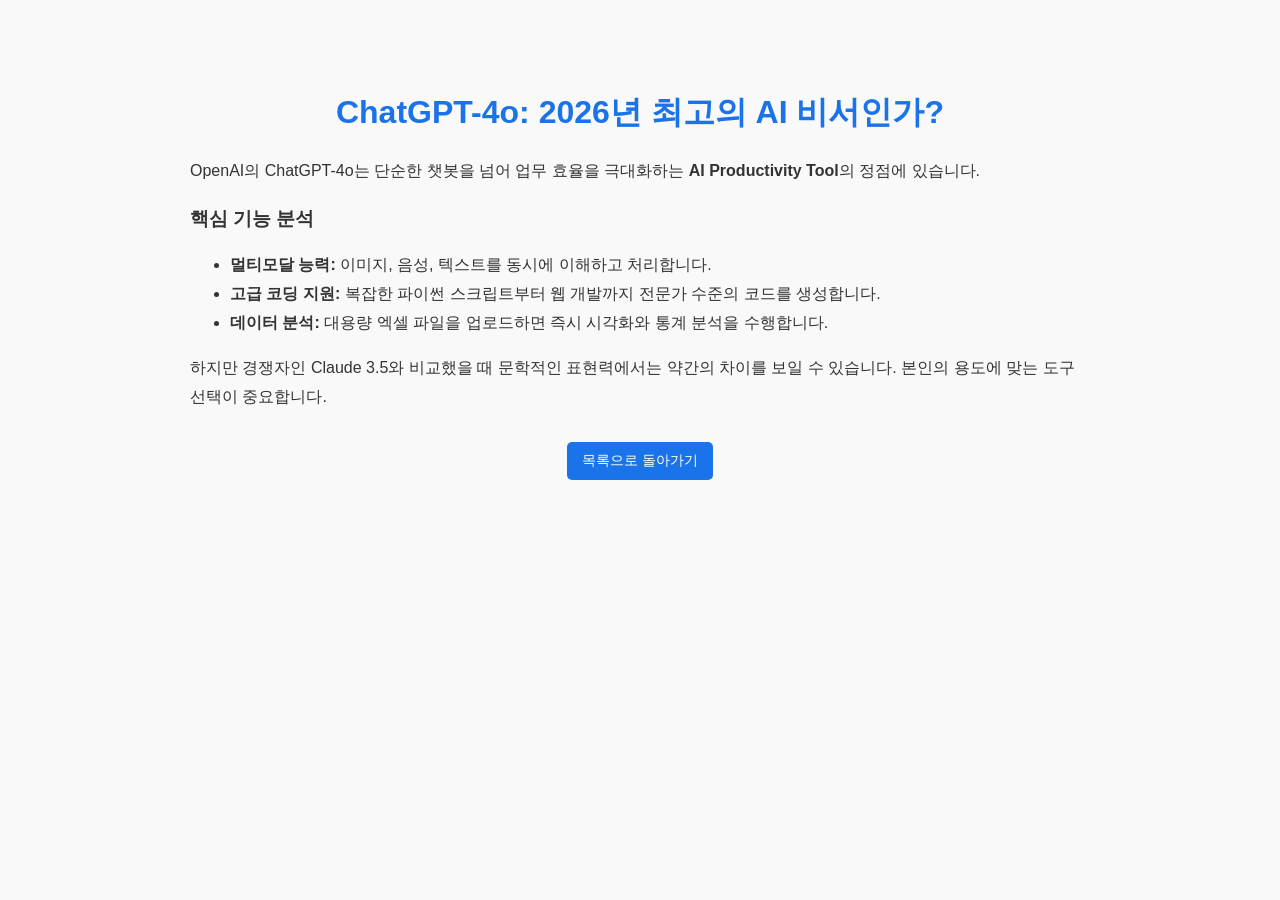
==== review-chatgpt.html @ 878e0144 "Create review-chatgpt.html" ====
<!DOCTYPE html>
<html lang="ko">
<head>
    <meta charset="UTF-8">
    <title>ChatGPT-4o 상세 리뷰 및 활용법 | Best AI Tools 2026</title>
    <link rel="stylesheet" href="style.css">
</head>
<body>
    <div class="container">
        <h1>ChatGPT-4o: 2026년 최고의 AI 비서인가?</h1>
        <article style="text-align: left; line-height: 1.8;">
            <p>OpenAI의 ChatGPT-4o는 단순한 챗봇을 넘어 업무 효율을 극대화하는 <strong>AI Productivity Tool</strong>의 정점에 있습니다.</p>
            <h3>핵심 기능 분석</h3>
            <ul>
                <li><strong>멀티모달 능력:</strong> 이미지, 음성, 텍스트를 동시에 이해하고 처리합니다.</li>
                <li><strong>고급 코딩 지원:</strong> 복잡한 파이썬 스크립트부터 웹 개발까지 전문가 수준의 코드를 생성합니다.</li>
                <li><strong>데이터 분석:</strong> 대용량 엑셀 파일을 업로드하면 즉시 시각화와 통계 분석을 수행합니다.</li>
            </ul>
            <p>하지만 경쟁자인 Claude 3.5와 비교했을 때 문학적인 표현력에서는 약간의 차이를 보일 수 있습니다. 본인의 용도에 맞는 도구 선택이 중요합니다.</p>
        </article>
        <a href="index.html" class="btn">목록으로 돌아가기</a>
    </div>
</body>
</html>
---- style.css ----
body { font-family: 'Segoe UI', sans-serif; background-color: #f9f9f9; color: #333; margin: 0; padding: 0; }
.container { max-width: 900px; margin: 50px auto; padding: 20px; text-align: center; }
h1 { color: #1a73e8; }
.grid { display: grid; grid-template-columns: repeat(auto-fit, minmax(250px, 1fr)); gap: 20px; margin-top: 40px; }
.card { background: white; padding: 25px; border-radius: 12px; box-shadow: 0 4px 6px rgba(0,0,0,0.1); text-align: left; transition: 0.3s; }
.card:hover { transform: translateY(-5px); }
.tag { background: #e8f0fe; color: #1a73e8; font-size: 12px; padding: 5px 10px; border-radius: 20px; font-weight: bold; }
h3 { margin: 15px 0 10px; }
.btn { display: inline-block; background: #1a73e8; color: white; padding: 10px 15px; border-radius: 5px; text-decoration: none; margin-top: 15px; font-size: 14px; }
.btn:hover { background: #1557b0; }
.comparison-table { margin-bottom: 50px; overflow-x: auto; }
table { width: 100%; border-collapse: collapse; background: white; border-radius: 12px; overflow: hidden; box-shadow: 0 4px 6px rgba(0,0,0,0.05); }
th, td { padding: 15px; border-bottom: 1px solid #eee; text-align: center; }
th { background-color: #1a73e8; color: white; }
tr:hover { background-color: #f8f9fa; }
.table-btn { background: #34a853; color: white; padding: 5px 10px; border-radius: 4px; text-decoration: none; font-size: 13px; }
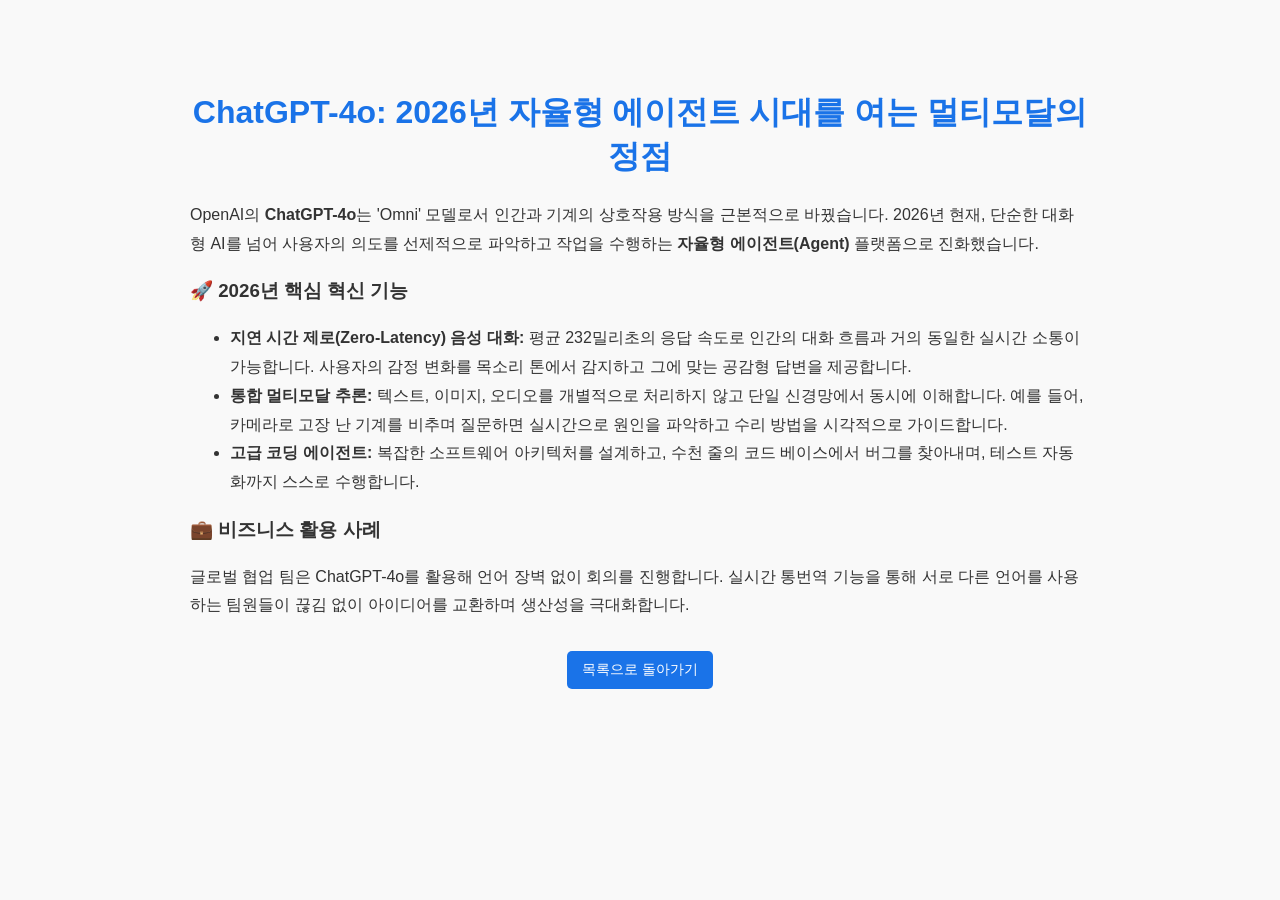
==== commit b7259208: "Update review-chatgpt.html" ====
--- a/review-chatgpt.html
+++ b/review-chatgpt.html
@@ -7,17 +7,20 @@
 </head>
 <body>
     <div class="container">
-        <h1>ChatGPT-4o: 2026년 최고의 AI 비서인가?</h1>
-        <article style="text-align: left; line-height: 1.8;">
-            <p>OpenAI의 ChatGPT-4o는 단순한 챗봇을 넘어 업무 효율을 극대화하는 <strong>AI Productivity Tool</strong>의 정점에 있습니다.</p>
-            <h3>핵심 기능 분석</h3>
-            <ul>
-                <li><strong>멀티모달 능력:</strong> 이미지, 음성, 텍스트를 동시에 이해하고 처리합니다.</li>
-                <li><strong>고급 코딩 지원:</strong> 복잡한 파이썬 스크립트부터 웹 개발까지 전문가 수준의 코드를 생성합니다.</li>
-                <li><strong>데이터 분석:</strong> 대용량 엑셀 파일을 업로드하면 즉시 시각화와 통계 분석을 수행합니다.</li>
-            </ul>
-            <p>하지만 경쟁자인 Claude 3.5와 비교했을 때 문학적인 표현력에서는 약간의 차이를 보일 수 있습니다. 본인의 용도에 맞는 도구 선택이 중요합니다.</p>
-        </article>
+<h1>ChatGPT-4o: 2026년 자율형 에이전트 시대를 여는 멀티모달의 정점</h1>
+<article style="text-align: left; line-height: 1.8;">
+    <p>OpenAI의 <strong>ChatGPT-4o</strong>는 'Omni' 모델로서 인간과 기계의 상호작용 방식을 근본적으로 바꿨습니다. 2026년 현재, 단순한 대화형 AI를 넘어 사용자의 의도를 선제적으로 파악하고 작업을 수행하는 <strong>자율형 에이전트(Agent)</strong> 플랫폼으로 진화했습니다.</p>
+    
+    <h3>🚀 2026년 핵심 혁신 기능</h3>
+    <ul>
+        <li><strong>지연 시간 제로(Zero-Latency) 음성 대화:</strong> 평균 232밀리초의 응답 속도로 인간의 대화 흐름과 거의 동일한 실시간 소통이 가능합니다. 사용자의 감정 변화를 목소리 톤에서 감지하고 그에 맞는 공감형 답변을 제공합니다.</li>
+        <li><strong>통합 멀티모달 추론:</strong> 텍스트, 이미지, 오디오를 개별적으로 처리하지 않고 단일 신경망에서 동시에 이해합니다. 예를 들어, 카메라로 고장 난 기계를 비추며 질문하면 실시간으로 원인을 파악하고 수리 방법을 시각적으로 가이드합니다.</li>
+        <li><strong>고급 코딩 에이전트:</strong> 복잡한 소프트웨어 아키텍처를 설계하고, 수천 줄의 코드 베이스에서 버그를 찾아내며, 테스트 자동화까지 스스로 수행합니다.</li>
+    </ul>
+
+    <h3>💼 비즈니스 활용 사례</h3>
+    <p>글로벌 협업 팀은 ChatGPT-4o를 활용해 언어 장벽 없이 회의를 진행합니다. 실시간 통번역 기능을 통해 서로 다른 언어를 사용하는 팀원들이 끊김 없이 아이디어를 교환하며 생산성을 극대화합니다.</p>
+</article>
         <a href="index.html" class="btn">목록으로 돌아가기</a>
     </div>
 </body>
--- a/style.css
+++ b/style.css
@@ -1,7 +1,13 @@
 body { font-family: 'Segoe UI', sans-serif; background-color: #f9f9f9; color: #333; margin: 0; padding: 0; }
 .container { max-width: 900px; margin: 50px auto; padding: 20px; text-align: center; }
 h1 { color: #1a73e8; }
-.grid { display: grid; grid-template-columns: repeat(auto-fit, minmax(250px, 1fr)); gap: 20px; margin-top: 40px; }
+.grid { 
+    display: grid; 
+    grid-template-columns: repeat(auto-fit, minmax(280px, 1fr)); /* 카드의 최소 너비를 설정 */
+    gap: 25px; 
+    margin-top: 40px; 
+    align-items: start; /* 카드 높이를 내용에 맞게 조절 */
+}
 .card { background: white; padding: 25px; border-radius: 12px; box-shadow: 0 4px 6px rgba(0,0,0,0.1); text-align: left; transition: 0.3s; }
 .card:hover { transform: translateY(-5px); }
 .tag { background: #e8f0fe; color: #1a73e8; font-size: 12px; padding: 5px 10px; border-radius: 20px; font-weight: bold; }
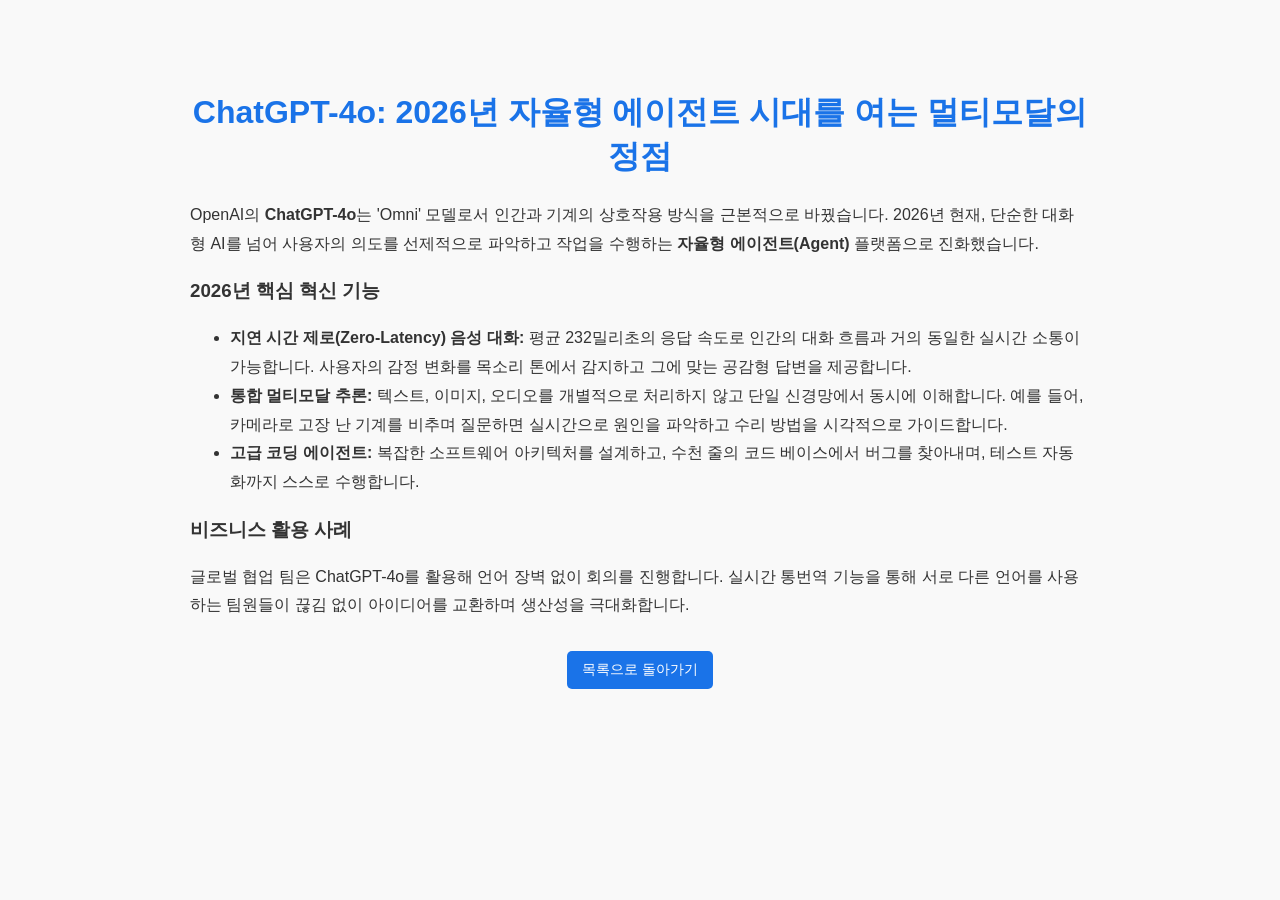
==== commit caf0bf37: "Update review-chatgpt.html" ====
--- a/review-chatgpt.html
+++ b/review-chatgpt.html
@@ -11,14 +11,14 @@
 <article style="text-align: left; line-height: 1.8;">
     <p>OpenAI의 <strong>ChatGPT-4o</strong>는 'Omni' 모델로서 인간과 기계의 상호작용 방식을 근본적으로 바꿨습니다. 2026년 현재, 단순한 대화형 AI를 넘어 사용자의 의도를 선제적으로 파악하고 작업을 수행하는 <strong>자율형 에이전트(Agent)</strong> 플랫폼으로 진화했습니다.</p>
     
-    <h3>🚀 2026년 핵심 혁신 기능</h3>
+    <h3> 2026년 핵심 혁신 기능</h3>
     <ul>
         <li><strong>지연 시간 제로(Zero-Latency) 음성 대화:</strong> 평균 232밀리초의 응답 속도로 인간의 대화 흐름과 거의 동일한 실시간 소통이 가능합니다. 사용자의 감정 변화를 목소리 톤에서 감지하고 그에 맞는 공감형 답변을 제공합니다.</li>
         <li><strong>통합 멀티모달 추론:</strong> 텍스트, 이미지, 오디오를 개별적으로 처리하지 않고 단일 신경망에서 동시에 이해합니다. 예를 들어, 카메라로 고장 난 기계를 비추며 질문하면 실시간으로 원인을 파악하고 수리 방법을 시각적으로 가이드합니다.</li>
         <li><strong>고급 코딩 에이전트:</strong> 복잡한 소프트웨어 아키텍처를 설계하고, 수천 줄의 코드 베이스에서 버그를 찾아내며, 테스트 자동화까지 스스로 수행합니다.</li>
     </ul>
 
-    <h3>💼 비즈니스 활용 사례</h3>
+    <h3> 비즈니스 활용 사례</h3>
     <p>글로벌 협업 팀은 ChatGPT-4o를 활용해 언어 장벽 없이 회의를 진행합니다. 실시간 통번역 기능을 통해 서로 다른 언어를 사용하는 팀원들이 끊김 없이 아이디어를 교환하며 생산성을 극대화합니다.</p>
 </article>
         <a href="index.html" class="btn">목록으로 돌아가기</a>
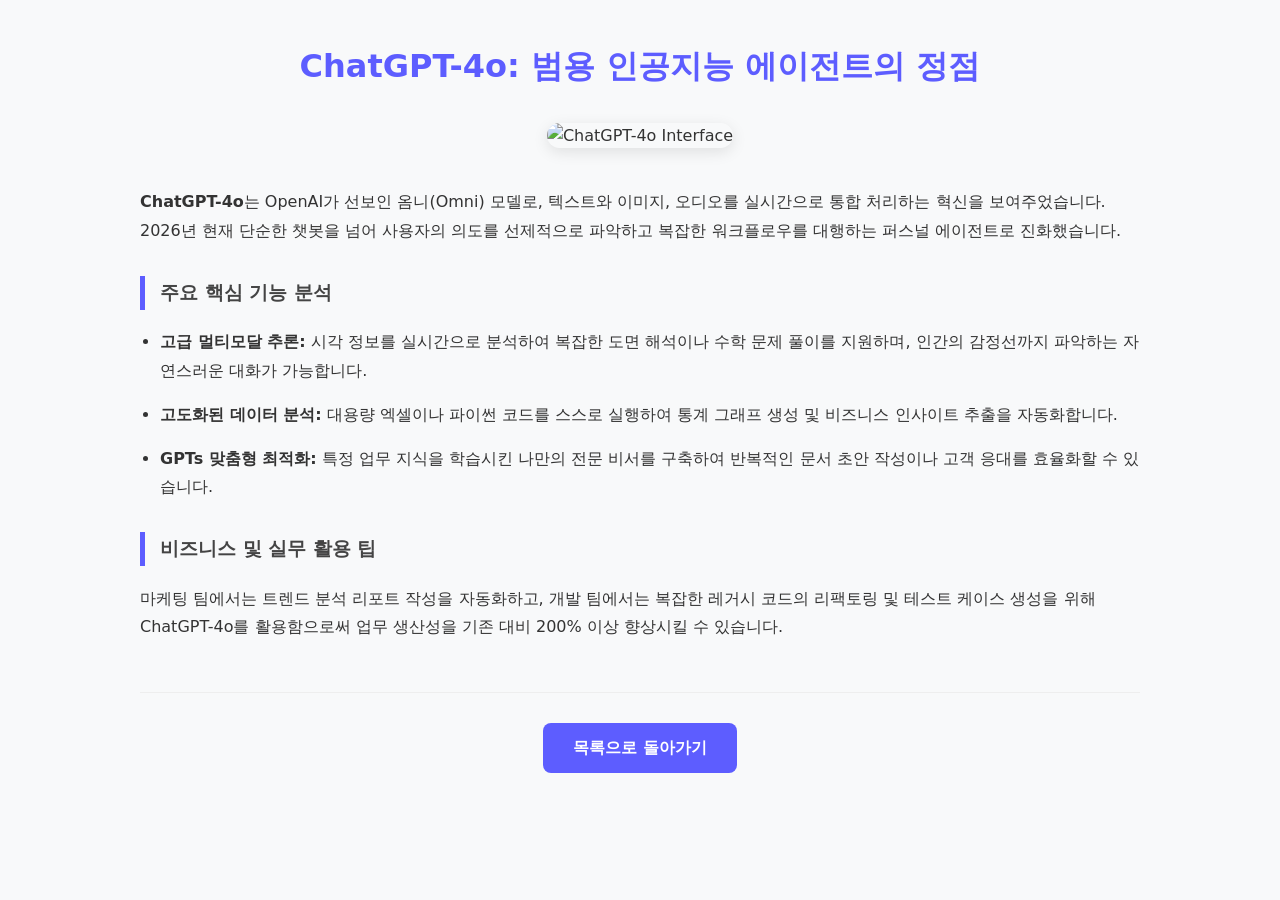
==== commit 5dc05296: "Update review-chatgpt.html" ====
--- a/review-chatgpt.html
+++ b/review-chatgpt.html
@@ -2,26 +2,35 @@
 <html lang="ko">
 <head>
     <meta charset="UTF-8">
-    <title>ChatGPT-4o 상세 리뷰 및 활용법 | Best AI Tools 2026</title>
+    <meta name="viewport" content="width=device-width, initial-scale=1.0">
+    <title>ChatGPT-4o 상세 리뷰 | Best AI Tools 2026</title>
     <link rel="stylesheet" href="style.css">
 </head>
 <body>
     <div class="container">
-<h1>ChatGPT-4o: 2026년 자율형 에이전트 시대를 여는 멀티모달의 정점</h1>
-<article style="text-align: left; line-height: 1.8;">
-    <p>OpenAI의 <strong>ChatGPT-4o</strong>는 'Omni' 모델로서 인간과 기계의 상호작용 방식을 근본적으로 바꿨습니다. 2026년 현재, 단순한 대화형 AI를 넘어 사용자의 의도를 선제적으로 파악하고 작업을 수행하는 <strong>자율형 에이전트(Agent)</strong> 플랫폼으로 진화했습니다.</p>
-    
-    <h3> 2026년 핵심 혁신 기능</h3>
-    <ul>
-        <li><strong>지연 시간 제로(Zero-Latency) 음성 대화:</strong> 평균 232밀리초의 응답 속도로 인간의 대화 흐름과 거의 동일한 실시간 소통이 가능합니다. 사용자의 감정 변화를 목소리 톤에서 감지하고 그에 맞는 공감형 답변을 제공합니다.</li>
-        <li><strong>통합 멀티모달 추론:</strong> 텍스트, 이미지, 오디오를 개별적으로 처리하지 않고 단일 신경망에서 동시에 이해합니다. 예를 들어, 카메라로 고장 난 기계를 비추며 질문하면 실시간으로 원인을 파악하고 수리 방법을 시각적으로 가이드합니다.</li>
-        <li><strong>고급 코딩 에이전트:</strong> 복잡한 소프트웨어 아키텍처를 설계하고, 수천 줄의 코드 베이스에서 버그를 찾아내며, 테스트 자동화까지 스스로 수행합니다.</li>
-    </ul>
+        <h1 style="color: #5d5dff; margin-bottom: 30px; text-align: center;">ChatGPT-4o: 범용 인공지능 에이전트의 정점</h1>
+        
+        <div style="text-align: center; margin-bottom: 40px;">
+            <img src="images/chatgpt-banner.jpg" alt="ChatGPT-4o Interface" style="width: 100%; max-width: 800px; border-radius: 15px; box-shadow: 0 4px 15px rgba(0,0,0,0.1);">
+        </div>
 
-    <h3> 비즈니스 활용 사례</h3>
-    <p>글로벌 협업 팀은 ChatGPT-4o를 활용해 언어 장벽 없이 회의를 진행합니다. 실시간 통번역 기능을 통해 서로 다른 언어를 사용하는 팀원들이 끊김 없이 아이디어를 교환하며 생산성을 극대화합니다.</p>
-</article>
-        <a href="index.html" class="btn">목록으로 돌아가기</a>
+        <div class="content-body" style="text-align: left; line-height: 1.8; margin-bottom: 40px;">
+            <p><strong>ChatGPT-4o</strong>는 OpenAI가 선보인 옴니(Omni) 모델로, 텍스트와 이미지, 오디오를 실시간으로 통합 처리하는 혁신을 보여주었습니다. 2026년 현재 단순한 챗봇을 넘어 사용자의 의도를 선제적으로 파악하고 복잡한 워크플로우를 대행하는 퍼스널 에이전트로 진화했습니다.</p>
+
+            <h3 style="margin-top: 30px; border-left: 5px solid #5d5dff; padding-left: 15px;">주요 핵심 기능 분석</h3>
+            <ul style="list-style-type: disc; padding-left: 20px;">
+                <li style="margin-bottom: 15px;"><strong>고급 멀티모달 추론:</strong> 시각 정보를 실시간으로 분석하여 복잡한 도면 해석이나 수학 문제 풀이를 지원하며, 인간의 감정선까지 파악하는 자연스러운 대화가 가능합니다.</li>
+                <li style="margin-bottom: 15px;"><strong>고도화된 데이터 분석:</strong> 대용량 엑셀이나 파이썬 코드를 스스로 실행하여 통계 그래프 생성 및 비즈니스 인사이트 추출을 자동화합니다.</li>
+                <li style="margin-bottom: 15px;"><strong>GPTs 맞춤형 최적화:</strong> 특정 업무 지식을 학습시킨 나만의 전문 비서를 구축하여 반복적인 문서 초안 작성이나 고객 응대를 효율화할 수 있습니다.</li>
+            </ul>
+
+            <h3 style="margin-top: 30px; border-left: 5px solid #5d5dff; padding-left: 15px;">비즈니스 및 실무 활용 팁</h3>
+            <p>마케팅 팀에서는 트렌드 분석 리포트 작성을 자동화하고, 개발 팀에서는 복잡한 레거시 코드의 리팩토링 및 테스트 케이스 생성을 위해 ChatGPT-4o를 활용함으로써 업무 생산성을 기존 대비 200% 이상 향상시킬 수 있습니다.</p>
+        </div>
+
+        <div style="text-align: center; margin-top: 50px; border-top: 1px solid #eee; padding-top: 30px;">
+            <a href="./index.html" class="btn" style="background-color: #5d5dff; color: white; padding: 12px 30px; border-radius: 8px; text-decoration: none; font-weight: bold;">목록으로 돌아가기</a>
+        </div>
     </div>
 </body>
 </html>
--- a/style.css
+++ b/style.css
@@ -1,22 +1,153 @@
-body { font-family: 'Segoe UI', sans-serif; background-color: #f9f9f9; color: #333; margin: 0; padding: 0; }
-.container { max-width: 900px; margin: 50px auto; padding: 20px; text-align: center; }
-h1 { color: #1a73e8; }
-.grid { 
-    display: grid; 
-    grid-template-columns: repeat(auto-fit, minmax(280px, 1fr)); /* 카드의 최소 너비를 설정 */
-    gap: 25px; 
-    margin-top: 40px; 
-    align-items: start; /* 카드 높이를 내용에 맞게 조절 */
+/* 기본 레이아웃 */
+body {
+    font-family: 'Pretendard', -apple-system, BlinkMacSystemFont, system-ui, Roboto, sans-serif;
+    line-height: 1.6;
+    color: #333;
+    background-color: #f8f9fa;
+    margin: 0;
+    padding: 0;
 }
-.card { background: white; padding: 25px; border-radius: 12px; box-shadow: 0 4px 6px rgba(0,0,0,0.1); text-align: left; transition: 0.3s; }
-.card:hover { transform: translateY(-5px); }
-.tag { background: #e8f0fe; color: #1a73e8; font-size: 12px; padding: 5px 10px; border-radius: 20px; font-weight: bold; }
-h3 { margin: 15px 0 10px; }
-.btn { display: inline-block; background: #1a73e8; color: white; padding: 10px 15px; border-radius: 5px; text-decoration: none; margin-top: 15px; font-size: 14px; }
-.btn:hover { background: #1557b0; }
-.comparison-table { margin-bottom: 50px; overflow-x: auto; }
-table { width: 100%; border-collapse: collapse; background: white; border-radius: 12px; overflow: hidden; box-shadow: 0 4px 6px rgba(0,0,0,0.05); }
-th, td { padding: 15px; border-bottom: 1px solid #eee; text-align: center; }
-th { background-color: #1a73e8; color: white; }
-tr:hover { background-color: #f8f9fa; }
-.table-btn { background: #34a853; color: white; padding: 5px 10px; border-radius: 4px; text-decoration: none; font-size: 13px; }
+
+.container {
+    max-width: 1000px;
+    margin: 0 auto;
+    padding: 20px;
+}
+
+/* 헤더 스타일 */
+header {
+    text-align: center;
+    padding: 60px 20px;
+    background: linear-gradient(135px, #5d5dff, #3b3bff);
+    color: white;
+}
+
+header h1 { margin: 0; font-size: 2.5rem; }
+header p { opacity: 0.9; margin-top: 10px; }
+
+/* 섹션 및 제목 스타일 */
+.category-section {
+    margin-bottom: 80px; /* 섹션 간의 간격을 넓게 설정하여 가독성 확보 */
+}
+
+.section-title {
+    font-size: 1.8rem;
+    color: #222;
+    border-bottom: 3px solid #5d5dff;
+    padding-bottom: 10px;
+    margin-bottom: 30px;
+}
+
+h3 {
+    margin-top: 40px;
+    color: #444;
+}
+
+/* 테이블 스타일 최적화 */
+.comparison-table {
+    width: 100%;
+    overflow-x: auto; /* 모바일에서 테이블이 넘치지 않게 설정 */
+    margin-bottom: 40px; /* 테이블과 아래 카드 섹션 사이의 간격 */
+    background: white;
+    border-radius: 12px;
+    box-shadow: 0 4px 6px rgba(0,0,0,0.05);
+}
+
+table {
+    width: 100%;
+    border-collapse: collapse;
+    min-width: 600px;
+}
+
+th, td {
+    padding: 15px;
+    text-align: left;
+    border-bottom: 1px solid #eee;
+}
+
+th {
+    background-color: #f1f3ff;
+    color: #5d5dff;
+    font-weight: 600;
+}
+
+/* 카드 그리드 시스템 */
+.grid {
+    display: grid;
+    grid-template-columns: repeat(auto-fit, minmax(280px, 1fr));
+    gap: 25px;
+    margin-top: 20px;
+}
+
+.card {
+    background: white;
+    padding: 30px;
+    border-radius: 15px;
+    box-shadow: 0 10px 20px rgba(0,0,0,0.05);
+    transition: transform 0.3s ease;
+    display: flex;
+    flex-direction: column;
+}
+
+.card:hover {
+    transform: translateY(-5px);
+}
+
+.tag {
+    display: inline-block;
+    background: #eef2ff;
+    color: #5d5dff;
+    padding: 5px 12px;
+    border-radius: 20px;
+    font-size: 12px;
+    font-weight: bold;
+    margin-bottom: 15px;
+    width: fit-content;
+}
+
+/* 버튼 스타일 */
+.btn, .table-btn {
+    display: inline-block;
+    padding: 10px 20px;
+    border-radius: 8px;
+    text-decoration: none;
+    font-weight: 600;
+    text-align: center;
+    transition: 0.2s;
+}
+
+.btn {
+    background-color: #5d5dff;
+    color: white;
+    margin-top: auto;
+}
+
+.table-btn {
+    background-color: #28a745;
+    color: white;
+    font-size: 13px;
+    padding: 5px 12px;
+}
+
+.btn:hover, .table-btn:hover {
+    opacity: 0.9;
+}
+
+.btn.disabled {
+    background-color: #ccc;
+    cursor: not-allowed;
+}
+
+/* 푸터 */
+footer {
+    text-align: center;
+    padding: 50px 20px;
+    background: #f1f3ff;
+    margin-top: 100px;
+}
+
+.footer-links a {
+    color: #666;
+    text-decoration: none;
+    margin: 0 10px;
+}
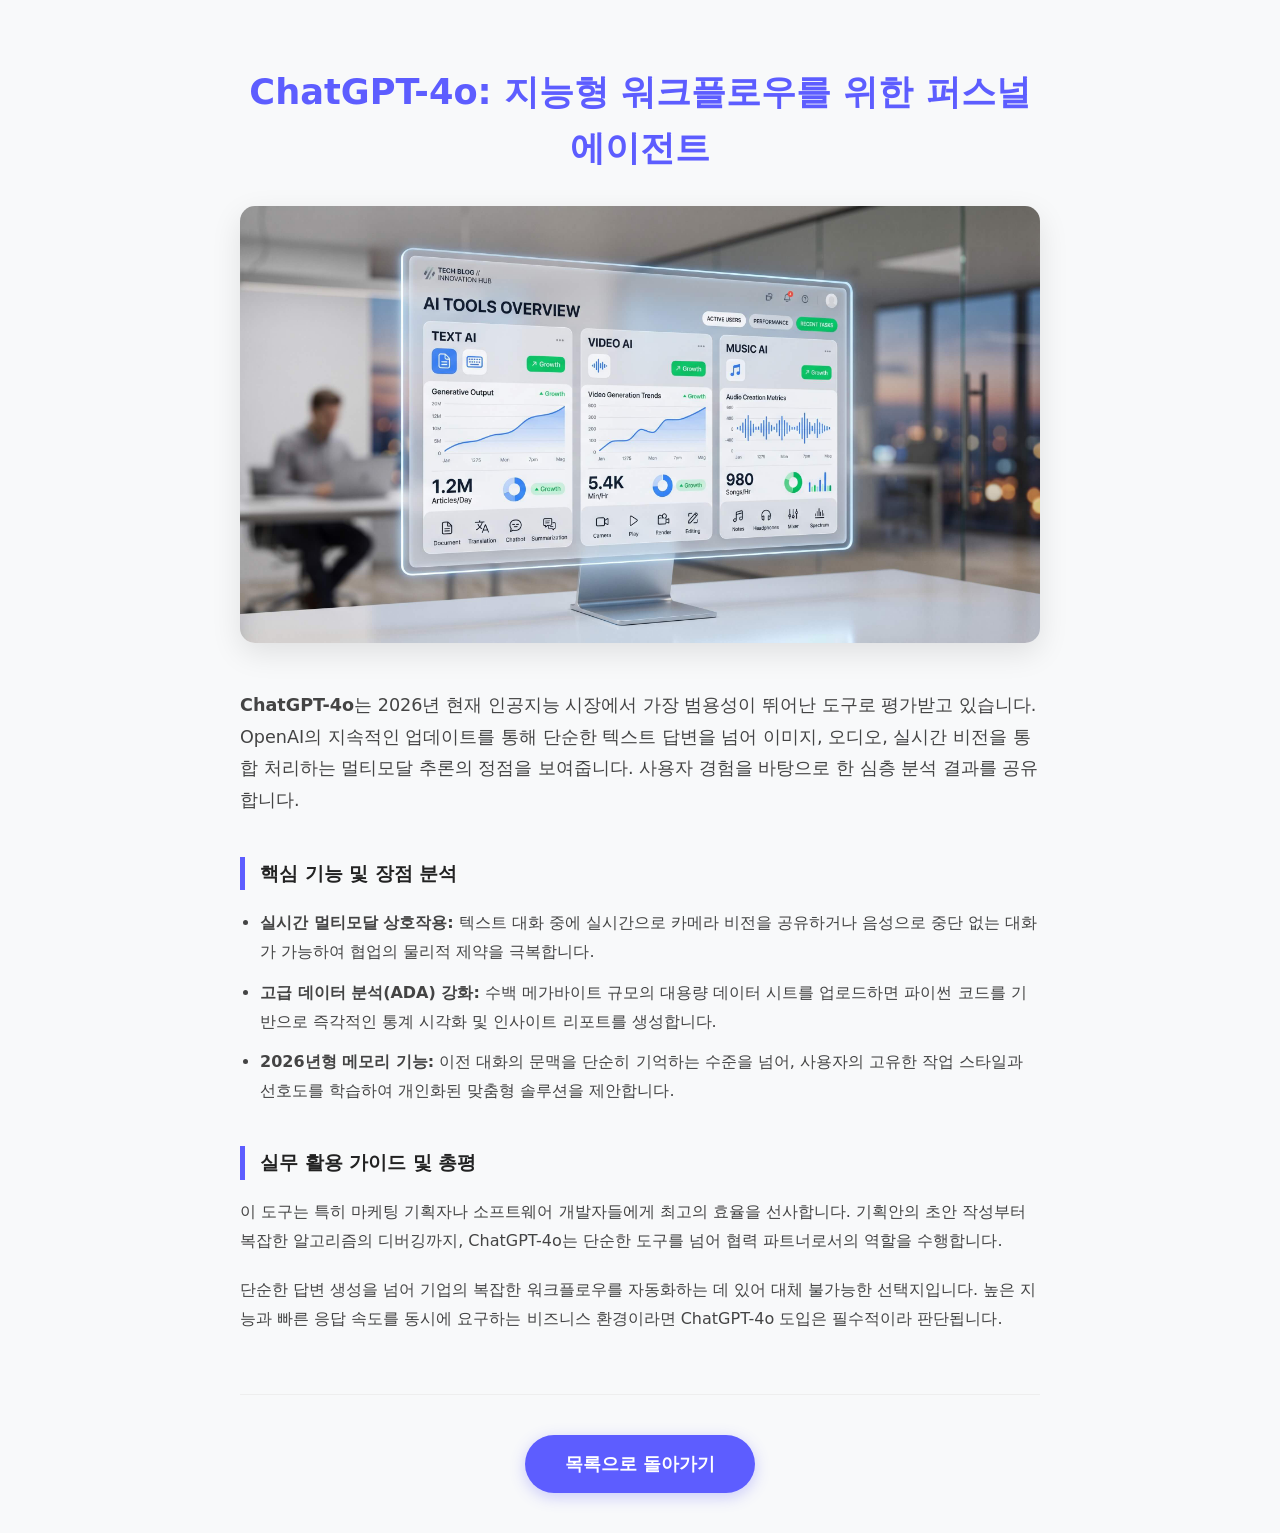
==== commit e71c76e5: "Update review-chatgpt.html" ====
--- a/review-chatgpt.html
+++ b/review-chatgpt.html
@@ -3,33 +3,42 @@
 <head>
     <meta charset="UTF-8">
     <meta name="viewport" content="width=device-width, initial-scale=1.0">
-    <title>ChatGPT-4o 상세 리뷰 | Best AI Tools 2026</title>
+    <title>ChatGPT-4o 상세 리뷰: 2026 가이드 | Best AI Tools</title>
     <link rel="stylesheet" href="style.css">
 </head>
 <body>
-    <div class="container">
-        <h1 style="color: #5d5dff; margin-bottom: 30px; text-align: center;">ChatGPT-4o: 범용 인공지능 에이전트의 정점</h1>
+    <div class="container" style="max-width: 800px; margin: 0 auto; padding: 40px 20px;">
+        <h1 style="color: #5d5dff; margin-bottom: 30px; text-align: center; font-size: 2.2rem;">ChatGPT-4o: 지능형 워크플로우를 위한 퍼스널 에이전트</h1>
         
         <div style="text-align: center; margin-bottom: 40px;">
-            <img src="images/chatgpt-banner.jpg" alt="ChatGPT-4o Interface" style="width: 100%; max-width: 800px; border-radius: 15px; box-shadow: 0 4px 15px rgba(0,0,0,0.1);">
+            <img src="images/top-ai-tools-2026.jpg" alt="ChatGPT-4o 인터페이스 분석" style="width: 100%; border-radius: 15px; box-shadow: 0 10px 30px rgba(0,0,0,0.1);">
         </div>
 
-        <div class="content-body" style="text-align: left; line-height: 1.8; margin-bottom: 40px;">
-            <p><strong>ChatGPT-4o</strong>는 OpenAI가 선보인 옴니(Omni) 모델로, 텍스트와 이미지, 오디오를 실시간으로 통합 처리하는 혁신을 보여주었습니다. 2026년 현재 단순한 챗봇을 넘어 사용자의 의도를 선제적으로 파악하고 복잡한 워크플로우를 대행하는 퍼스널 에이전트로 진화했습니다.</p>
+        <div class="content-body" style="text-align: left; line-height: 1.8; color: #444;">
+            <p style="font-size: 1.1rem; margin-bottom: 25px;">
+                <strong>ChatGPT-4o</strong>는 2026년 현재 인공지능 시장에서 가장 범용성이 뛰어난 도구로 평가받고 있습니다. 
+                OpenAI의 지속적인 업데이트를 통해 단순한 텍스트 답변을 넘어 이미지, 오디오, 실시간 비전을 통합 처리하는 멀티모달 추론의 정점을 보여줍니다. 
+                사용자 경험을 바탕으로 한 심층 분석 결과를 공유합니다.
+            </p>
 
-            <h3 style="margin-top: 30px; border-left: 5px solid #5d5dff; padding-left: 15px;">주요 핵심 기능 분석</h3>
-            <ul style="list-style-type: disc; padding-left: 20px;">
-                <li style="margin-bottom: 15px;"><strong>고급 멀티모달 추론:</strong> 시각 정보를 실시간으로 분석하여 복잡한 도면 해석이나 수학 문제 풀이를 지원하며, 인간의 감정선까지 파악하는 자연스러운 대화가 가능합니다.</li>
-                <li style="margin-bottom: 15px;"><strong>고도화된 데이터 분석:</strong> 대용량 엑셀이나 파이썬 코드를 스스로 실행하여 통계 그래프 생성 및 비즈니스 인사이트 추출을 자동화합니다.</li>
-                <li style="margin-bottom: 15px;"><strong>GPTs 맞춤형 최적화:</strong> 특정 업무 지식을 학습시킨 나만의 전문 비서를 구축하여 반복적인 문서 초안 작성이나 고객 응대를 효율화할 수 있습니다.</li>
+            <h3 style="margin-top: 40px; border-left: 5px solid #5d5dff; padding-left: 15px; color: #222;">핵심 기능 및 장점 분석</h3>
+            <ul style="list-style-type: disc; padding-left: 20px; margin-top: 15px;">
+                <li style="margin-bottom: 12px;"><strong>실시간 멀티모달 상호작용:</strong> 텍스트 대화 중에 실시간으로 카메라 비전을 공유하거나 음성으로 중단 없는 대화가 가능하여 협업의 물리적 제약을 극복합니다.</li>
+                <li style="margin-bottom: 12px;"><strong>고급 데이터 분석(ADA) 강화:</strong> 수백 메가바이트 규모의 대용량 데이터 시트를 업로드하면 파이썬 코드를 기반으로 즉각적인 통계 시각화 및 인사이트 리포트를 생성합니다.</li>
+                <li style="margin-bottom: 12px;"><strong>2026년형 메모리 기능:</strong> 이전 대화의 문맥을 단순히 기억하는 수준을 넘어, 사용자의 고유한 작업 스타일과 선호도를 학습하여 개인화된 맞춤형 솔루션을 제안합니다.</li>
             </ul>
 
-            <h3 style="margin-top: 30px; border-left: 5px solid #5d5dff; padding-left: 15px;">비즈니스 및 실무 활용 팁</h3>
-            <p>마케팅 팀에서는 트렌드 분석 리포트 작성을 자동화하고, 개발 팀에서는 복잡한 레거시 코드의 리팩토링 및 테스트 케이스 생성을 위해 ChatGPT-4o를 활용함으로써 업무 생산성을 기존 대비 200% 이상 향상시킬 수 있습니다.</p>
+            <h3 style="margin-top: 40px; border-left: 5px solid #5d5dff; padding-left: 15px; color: #222;">실무 활용 가이드 및 총평</h3>
+            <p style="margin-bottom: 20px;">
+                이 도구는 특히 마케팅 기획자나 소프트웨어 개발자들에게 최고의 효율을 선사합니다. 기획안의 초안 작성부터 복잡한 알고리즘의 디버깅까지, ChatGPT-4o는 단순한 도구를 넘어 협력 파트너로서의 역할을 수행합니다.
+            </p>
+            <p>
+                단순한 답변 생성을 넘어 기업의 복잡한 워크플로우를 자동화하는 데 있어 대체 불가능한 선택지입니다. 높은 지능과 빠른 응답 속도를 동시에 요구하는 비즈니스 환경이라면 ChatGPT-4o 도입은 필수적이라 판단됩니다.
+            </p>
         </div>
 
-        <div style="text-align: center; margin-top: 50px; border-top: 1px solid #eee; padding-top: 30px;">
-            <a href="./index.html" class="btn" style="background-color: #5d5dff; color: white; padding: 12px 30px; border-radius: 8px; text-decoration: none; font-weight: bold;">목록으로 돌아가기</a>
+        <div style="text-align: center; margin-top: 60px; border-top: 1px solid #eee; padding-top: 40px;">
+            <a href="./index.html" class="btn" style="background-color: #5d5dff; color: white; padding: 15px 40px; border-radius: 30px; text-decoration: none; font-weight: bold; font-size: 1.1rem; box-shadow: 0 4px 15px rgba(93, 93, 255, 0.3);">목록으로 돌아가기</a>
         </div>
     </div>
 </body>
--- a/style.css
+++ b/style.css
@@ -14,12 +14,26 @@
     padding: 20px;
 }
 
-/* 헤더 스타일 */
+/* 헤더 영역 수정 */
 header {
     text-align: center;
-    padding: 60px 20px;
-    background: linear-gradient(135px, #5d5dff, #3b3bff);
-    color: white;
+    padding: 80px 20px; /* 여백을 조금 더 주어 여유 있게 설정 */
+    background: linear-gradient(135px, #5d5dff, #3b3bff); /* 배경을 진한 보라색 그라데이션으로 변경 */
+    color: #5D5DFF; /* 글자색은 순백색으로 유지 (배경이 진해졌으므로 잘 보임) */
+}
+
+header h1 {
+    margin: 0;
+    font-size: 3rem; /* 크기를 키워 강조 */
+    font-weight: 800;
+    text-shadow: 0 2px 10px rgba(0, 0, 0, 0.2); /* 은은한 그림자로 가독성 추가 */
+}
+
+header p {
+    margin-top: 15px;
+    font-size: 1.2rem;
+    color: rgba(255, 255, 255, 0.9); /* 부제목은 살짝 투명도를 주어 세련되게 표현 */
+    font-weight: 400;
 }
 
 header h1 { margin: 0; font-size: 2.5rem; }
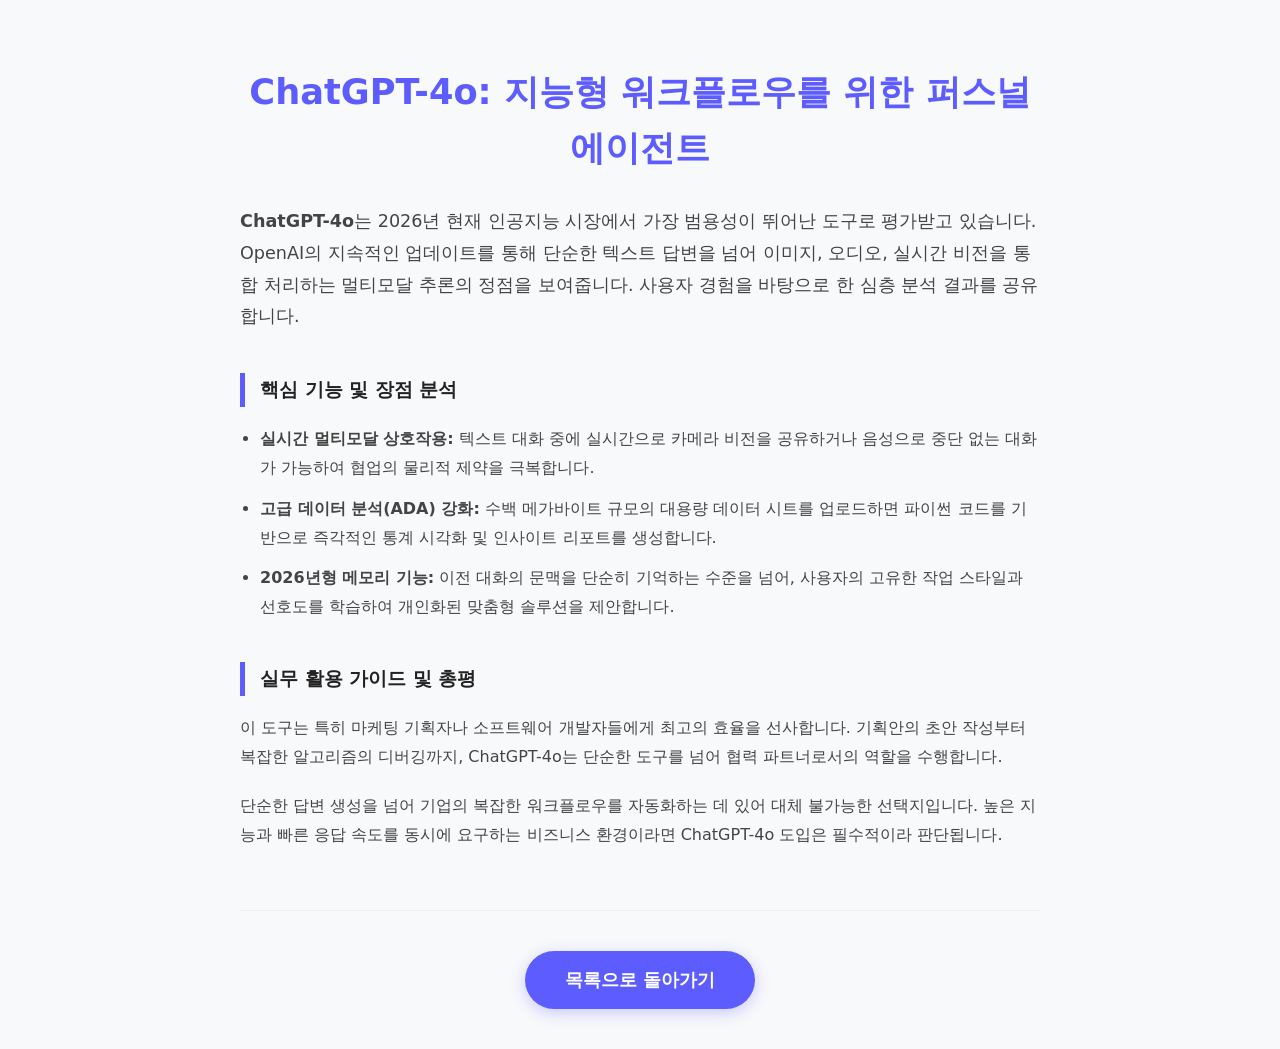
==== commit 6bc612ec: "Update review-chatgpt.html" ====
--- a/review-chatgpt.html
+++ b/review-chatgpt.html
@@ -10,9 +10,6 @@
     <div class="container" style="max-width: 800px; margin: 0 auto; padding: 40px 20px;">
         <h1 style="color: #5d5dff; margin-bottom: 30px; text-align: center; font-size: 2.2rem;">ChatGPT-4o: 지능형 워크플로우를 위한 퍼스널 에이전트</h1>
         
-        <div style="text-align: center; margin-bottom: 40px;">
-            <img src="images/top-ai-tools-2026.jpg" alt="ChatGPT-4o 인터페이스 분석" style="width: 100%; border-radius: 15px; box-shadow: 0 10px 30px rgba(0,0,0,0.1);">
-        </div>
 
         <div class="content-body" style="text-align: left; line-height: 1.8; color: #444;">
             <p style="font-size: 1.1rem; margin-bottom: 25px;">
